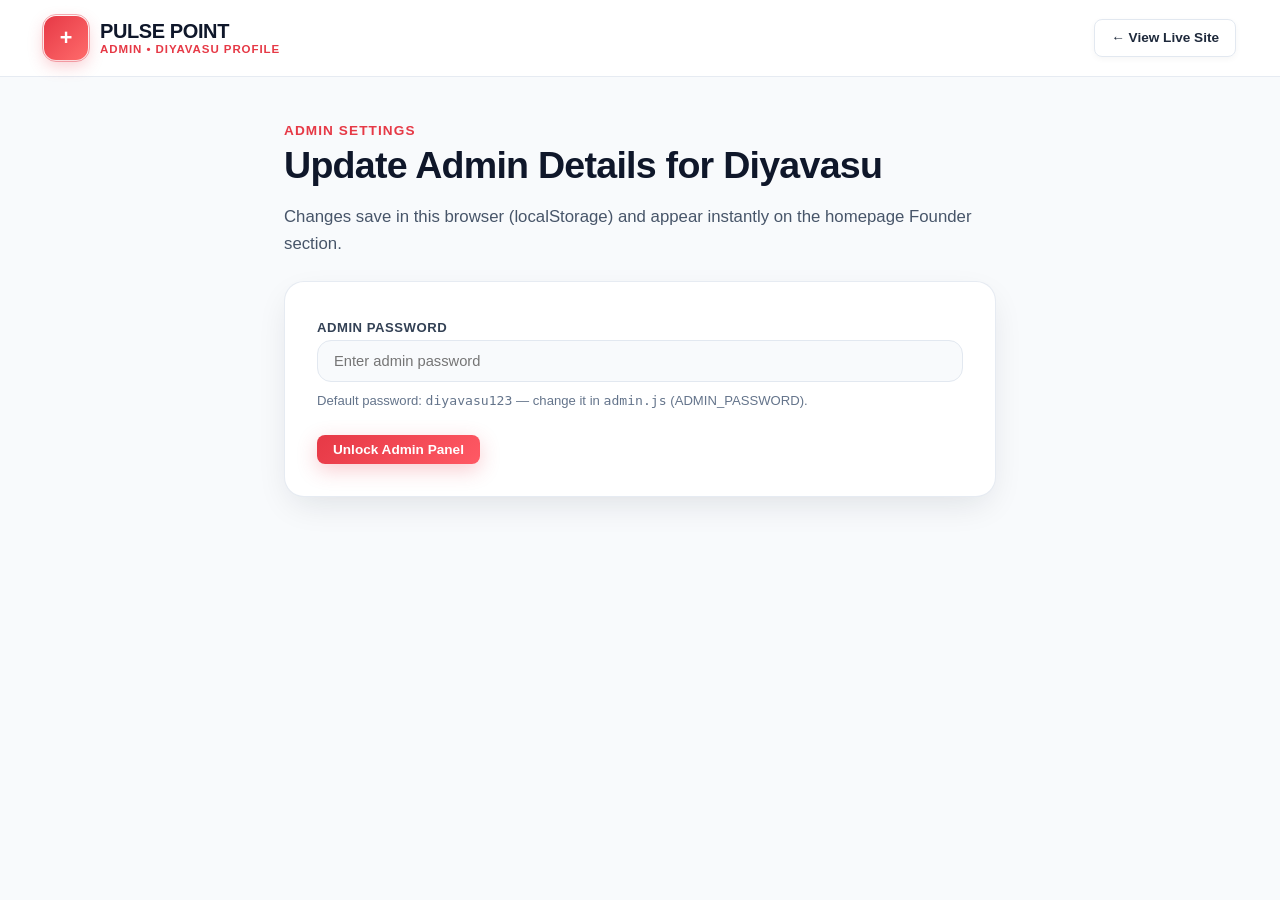
==== admin.html @ 9f100b58 "Add admin page for updating Diyavasu profile details" ====
<!DOCTYPE html>
<html lang="en">
<head>
  <meta charset="UTF-8">
  <meta name="viewport" content="width=device-width, initial-scale=1.0">
  <title>Admin — Update Diyavasu Details | Pulse Point First Aid Club</title>
  <link rel="stylesheet" href="styles.css">
  <style>
    .admin-wrap { max-width: 760px; margin: 2.5rem auto; padding: 0 1.5rem; }
    .admin-card { background: white; border-radius: 20px; box-shadow: var(--card-shadow); padding: 2rem; border: 1px solid var(--glass-border); }
    .admin-preview-row { display: flex; gap: 1.25rem; align-items: center; margin: 1rem 0 1.5rem; }
    .admin-preview-row img { width: 96px; height: 96px; border-radius: 50%; object-fit: cover; border: 4px solid var(--secondary); }
    .admin-hint { font-size: 0.82rem; color: var(--slate-500); margin-top: 0.5rem; }
    .admin-actions { display: flex; gap: 10px; flex-wrap: wrap; margin-top: 1.5rem; }
    #adminPanel { display: none; }
    #adminPanel.unlocked { display: block; }
  </style>
</head>
<body>
  <header class="site-header">
    <div class="container nav-wrap">
      <a href="index.html" class="brand-logo">
        <div class="brand-icon-box">+</div>
        <div class="brand-text">
          <span class="brand-name">PULSE POINT</span>
          <span class="brand-sub">Admin &bull; Diyavasu Profile</span>
        </div>
      </a>
      <div class="nav-actions">
        <a href="index.html" class="btn btn-secondary btn-sm">← View Live Site</a>
      </div>
    </div>
  </header>

  <main class="admin-wrap">
    <div class="section-header" style="text-align:left; margin-bottom:1.5rem;">
      <span class="section-subtitle">ADMIN SETTINGS</span>
      <h2 class="section-title">Update Admin Details for Diyavasu</h2>
      <p class="section-lead">Changes save in this browser (localStorage) and appear instantly on the homepage Founder section.</p>
    </div>

    <!-- Login gate -->
    <div class="admin-card" id="loginCard">
      <label class="form-label" for="adminPassword">Admin Password</label>
      <input type="password" id="adminPassword" class="form-input" placeholder="Enter admin password">
      <p class="admin-hint">Default password: <code>diyavasu123</code> — change it in <code>admin.js</code> (ADMIN_PASSWORD).</p>
      <div class="admin-actions">
        <button class="btn btn-primary btn-sm" id="unlockBtn">Unlock Admin Panel</button>
      </div>
      <p id="loginError" style="display:none; color:var(--primary); font-size:0.85rem; margin-top:0.75rem;">Incorrect password. Try again.</p>
    </div>

    <!-- Admin form -->
    <div class="admin-card" id="adminPanel">
      <div class="admin-preview-row">
        <img id="adminPreview" src="" alt="Diyavasu preview">
        <div>
          <strong id="adminPreviewName" style="display:block; font-family:var(--font-heading);"></strong>
          <span id="adminPreviewRole" class="badge badge-gold"></span>
        </div>
      </div>

      <form id="adminForm">
        <div class="form-group">
          <label class="form-label" for="adminName">Full Name *</label>
          <input type="text" id="adminName" class="form-input" required>
        </div>
        <div class="form-group">
          <label class="form-label" for="adminRole">Role / Badge Title *</label>
          <input type="text" id="adminRole" class="form-input" required>
        </div>
        <div class="form-group">
          <label class="form-label" for="adminTagline">Tagline</label>
          <input type="text" id="adminTagline" class="form-input" placeholder="High School Student • Community Health Advocate • First Aid Educator">
        </div>
        <div class="form-group">
          <label class="form-label" for="adminQuote">Quote / Bio *</label>
          <textarea id="adminQuote" class="form-textarea" rows="4" required></textarea>
        </div>

        <div class="form-group">
          <label class="form-label" for="adminPhotoUrl">Profile Photo URL</label>
          <input type="url" id="adminPhotoUrl" class="form-input" placeholder="https://... or upload below">
          <p class="admin-hint">Large banner photo (circle, 110px). You can paste an image link OR upload a file below.</p>
        </div>

        <div class="form-group">
          <label class="form-label">Upload New Photo</label>
          <div class="file-upload-dropzone" id="adminDropzone">
            <p style="font-size:0.85rem; font-weight:700; color:var(--slate-800);">Click to upload a photo from your device</p>
            <p style="font-size:0.75rem; color:var(--slate-500);">PNG, JPG, WebP — saved in browser storage</p>
            <input type="file" id="adminPhotoFile" accept="image/*" style="display:none;">
          </div>
        </div>

        <div class="form-group">
          <label class="form-label" for="adminAvatarUrl">Small Avatar URL (blog posts)</label>
          <input type="url" id="adminAvatarUrl" class="form-input" placeholder="Defaults to same as photo">
          <p class="admin-hint">Leave blank to reuse the profile photo for blog post avatars.</p>
        </div>

        <div class="admin-actions">
          <button type="submit" class="btn btn-primary">Save Changes</button>
          <button type="button" class="btn btn-secondary btn-sm" id="resetAdminBtn">Reset to Default</button>
          <a href="index.html#founder-corner" class="btn btn-teal btn-sm">View on Homepage</a>
          <button type="button" class="btn btn-secondary btn-sm" id="lockBtn">Lock</button>
        </div>
      </form>
    </div>
  </main>

  <div class="toast-container" id="toastContainer"></div>
  <script src="admin.js"></script>
</body>
</html>
---- styles.css ----
/* ==========================================================================
   FIRST AID CLUB - DIYAVASU GUBBI RAVI SANDESH
   Design System & Modern Lifesaver Theme
   ========================================================================== */

:root {
  --primary: #E63946;
  --primary-glow: rgba(230, 57, 70, 0.25);
  --primary-hover: #D62828;
  --primary-light: #FFE3E5;

  --secondary: #06D6A0;
  --secondary-glow: rgba(6, 214, 160, 0.25);
  --secondary-dark: #059669;

  --accent-blue: #0284C7;
  --accent-cyan: #0EA5E9;
  --accent-gold: #F59E0B;

  --dark-navy: #0B132B;
  --slate-900: #0F172A;
  --slate-800: #1E293B;
  --slate-700: #334155;
  --slate-600: #475569;
  --slate-500: #64748B;
  --slate-400: #94A3B8;
  --slate-200: #E2E8F0;
  --slate-100: #F1F5F9;
  --slate-50: #F8FAFC;

  --white: #FFFFFF;
  --glass-bg: rgba(255, 255, 255, 0.92);
  --glass-border: rgba(226, 232, 240, 0.85);
  --glass-shadow: 0 10px 30px -5px rgba(15, 23, 42, 0.08), 0 4px 6px -2px rgba(15, 23, 42, 0.04);
  --card-shadow: 0 12px 35px -8px rgba(15, 23, 42, 0.12);
  --card-hover-shadow: 0 20px 40px -10px rgba(230, 57, 70, 0.16);

  --font-heading: 'Outfit', -apple-system, BlinkMacSystemFont, 'Segoe UI', Roboto, sans-serif;
  --font-body: 'Plus Jakarta Sans', -apple-system, BlinkMacSystemFont, 'Segoe UI', Roboto, sans-serif;

  --radius-sm: 8px;
  --radius-md: 14px;
  --radius-lg: 20px;
  --radius-full: 9999px;

  --transition-fast: 0.18s ease;
  --transition-normal: 0.28s cubic-bezier(0.16, 1, 0.3, 1);
}

/* ==========================================================================
   Base & Reset
   ========================================================================== */
*, *::before, *::after {
  box-sizing: border-box;
  margin: 0;
  padding: 0;
}

html {
  scroll-behavior: smooth;
  font-size: 16px;
}

body {
  font-family: var(--font-body);
  background-color: var(--slate-50);
  color: var(--slate-800);
  line-height: 1.6;
  overflow-x: hidden;
  position: relative;
  -webkit-font-smoothing: antialiased;
}

img, video {
  max-width: 100%;
  height: auto;
  display: block;
}

a {
  color: inherit;
  text-decoration: none;
}

button, input, textarea, select {
  font-family: inherit;
  font-size: inherit;
}

.container {
  width: 100%;
  max-width: 1240px;
  margin: 0 auto;
  padding: 0 1.5rem;
}

/* ==========================================================================
   Header & Navbar
   ========================================================================== */
.site-header {
  position: sticky;
  top: 0;
  z-index: 1000;
  background: var(--glass-bg);
  backdrop-filter: blur(14px);
  -webkit-backdrop-filter: blur(14px);
  border-bottom: 1px solid var(--glass-border);
  transition: all var(--transition-fast);
}

.nav-wrap {
  display: flex;
  align-items: center;
  justify-content: space-between;
  height: 76px;
}

.brand-logo {
  display: flex;
  align-items: center;
  gap: 12px;
  font-family: var(--font-heading);
  font-weight: 800;
  font-size: 1.35rem;
  color: var(--slate-900);
}

.brand-icon-box {
  width: 44px;
  height: 44px;
  background: linear-gradient(135deg, var(--primary), #FF6B6B);
  border-radius: 12px;
  display: flex;
  align-items: center;
  justify-content: center;
  color: white;
  box-shadow: 0 6px 16px var(--primary-glow);
  position: relative;
}

.brand-icon-box::after {
  content: '';
  position: absolute;
  inset: -2px;
  border-radius: 14px;
  border: 1.5px solid var(--primary);
  opacity: 0.4;
  animation: pulse-ring 2.5s infinite;
}

.brand-text {
  display: flex;
  flex-direction: column;
  line-height: 1.15;
}

.brand-name {
  letter-spacing: -0.02em;
  font-size: 1.25rem;
}

.brand-sub {
  font-size: 0.72rem;
  font-weight: 700;
  color: var(--primary);
  text-transform: uppercase;
  letter-spacing: 0.08em;
}

.nav-links {
  display: flex;
  align-items: center;
  gap: 1.8rem;
  list-style: none;
}

.nav-link {
  font-size: 0.95rem;
  font-weight: 600;
  color: var(--slate-700);
  transition: color var(--transition-fast);
  position: relative;
  padding: 6px 0;
}

.nav-link:hover,
.nav-link.active {
  color: var(--primary);
}

.nav-link::after {
  content: '';
  position: absolute;
  bottom: 0;
  left: 0;
  width: 0;
  height: 2px;
  background: var(--primary);
  transition: width var(--transition-fast);
  border-radius: 2px;
}

.nav-link:hover::after,
.nav-link.active::after {
  width: 100%;
}

.nav-actions {
  display: flex;
  align-items: center;
  gap: 12px;
}

.emergency-chip {
  display: flex;
  align-items: center;
  gap: 6px;
  background: #FEF2F2;
  border: 1px solid #FECACA;
  color: var(--primary);
  font-weight: 700;
  font-size: 0.85rem;
  padding: 6px 14px;
  border-radius: var(--radius-full);
  cursor: pointer;
  transition: all var(--transition-fast);
}

.emergency-chip:hover {
  background: var(--primary);
  color: white;
  border-color: var(--primary);
  box-shadow: 0 4px 12px var(--primary-glow);
}

.pulse-dot {
  width: 8px;
  height: 8px;
  background: var(--primary);
  border-radius: 50%;
  display: inline-block;
  animation: pulse-dot 1.4s infinite;
}

.emergency-chip:hover .pulse-dot {
  background: white;
}

.mobile-menu-btn {
  display: none;
  background: none;
  border: none;
  color: var(--slate-800);
  font-size: 1.5rem;
  cursor: pointer;
  padding: 6px;
}

/* ==========================================================================
   Buttons & Micro-Components
   ========================================================================== */
.btn {
  display: inline-flex;
  align-items: center;
  justify-content: center;
  gap: 10px;
  font-weight: 700;
  font-size: 0.95rem;
  padding: 0.75rem 1.6rem;
  border-radius: var(--radius-md);
  border: none;
  cursor: pointer;
  transition: all var(--transition-normal);
  text-decoration: none;
}

.btn-primary {
  background: linear-gradient(135deg, var(--primary), #FF5964);
  color: white;
  box-shadow: 0 6px 20px var(--primary-glow);
}

.btn-primary:hover {
  transform: translateY(-2px);
  box-shadow: 0 10px 25px rgba(230, 57, 70, 0.4);
  background: linear-gradient(135deg, var(--primary-hover), var(--primary));
}

.btn-secondary {
  background: white;
  color: var(--slate-800);
  border: 1px solid var(--slate-200);
  box-shadow: 0 2px 6px rgba(0, 0, 0, 0.04);
}

.btn-secondary:hover {
  background: var(--slate-50);
  border-color: var(--slate-300);
  transform: translateY(-2px);
}

.btn-teal {
  background: linear-gradient(135deg, var(--secondary), #059669);
  color: white;
  box-shadow: 0 6px 20px var(--secondary-glow);
}

.btn-teal:hover {
  transform: translateY(-2px);
  box-shadow: 0 10px 25px rgba(6, 214, 160, 0.4);
}

.btn-sm {
  padding: 0.45rem 1rem;
  font-size: 0.85rem;
  border-radius: var(--radius-sm);
}

.badge {
  display: inline-flex;
  align-items: center;
  gap: 6px;
  font-size: 0.75rem;
  font-weight: 700;
  padding: 4px 10px;
  border-radius: var(--radius-full);
  text-transform: uppercase;
  letter-spacing: 0.05em;
}

.badge-primary {
  background: var(--primary-light);
  color: var(--primary);
}

.badge-teal {
  background: #D1FAE5;
  color: #065F46;
}

.badge-blue {
  background: #E0F2FE;
  color: #0369A1;
}

.badge-gold {
  background: #FEF3C7;
  color: #92400E;
}

/* ==========================================================================
   Hero Section
   ========================================================================== */
.hero-section {
  position: relative;
  padding: 4.5rem 0 3.5rem;
  background: radial-gradient(circle at 80% 20%, rgba(230, 57, 70, 0.08) 0%, transparent 40%),
              radial-gradient(circle at 10% 70%, rgba(6, 214, 160, 0.07) 0%, transparent 35%);
  overflow: hidden;
}

.hero-grid {
  display: grid;
  grid-template-columns: 1.15fr 0.85fr;
  gap: 3.5rem;
  align-items: center;
}

.founder-pill {
  display: inline-flex;
  align-items: center;
  gap: 8px;
  background: white;
  padding: 6px 16px;
  border-radius: var(--radius-full);
  border: 1px solid var(--slate-200);
  box-shadow: 0 2px 8px rgba(0, 0, 0, 0.05);
  font-size: 0.85rem;
  font-weight: 700;
  color: var(--slate-800);
  margin-bottom: 1.5rem;
}

.founder-pill span.highlight {
  color: var(--primary);
}

.hero-title {
  font-family: var(--font-heading);
  font-size: 3.25rem;
  font-weight: 800;
  line-height: 1.12;
  color: var(--slate-900);
  letter-spacing: -0.03em;
  margin-bottom: 1.25rem;
}

.hero-title .gradient-text {
  background: linear-gradient(135deg, var(--primary), #FF6B6B 60%, var(--accent-gold));
  -webkit-background-clip: text;
  -webkit-text-fill-color: transparent;
}

.hero-description {
  font-size: 1.15rem;
  color: var(--slate-600);
  line-height: 1.65;
  margin-bottom: 2rem;
}

.hero-ctas {
  display: flex;
  flex-wrap: wrap;
  gap: 1rem;
  margin-bottom: 2.5rem;
}

.hero-stats {
  display: grid;
  grid-template-columns: repeat(4, 1fr);
  gap: 1.5rem;
  padding-top: 1.5rem;
  border-top: 1px solid var(--slate-200);
}

.stat-item {
  display: flex;
  flex-direction: column;
}

.stat-number {
  font-family: var(--font-heading);
  font-size: 1.9rem;
  font-weight: 800;
  color: var(--slate-900);
  line-height: 1;
  margin-bottom: 4px;
}

.stat-label {
  font-size: 0.78rem;
  font-weight: 600;
  color: var(--slate-500);
  text-transform: uppercase;
  letter-spacing: 0.04em;
}

/* Hero Visual / Card Component */
.hero-visual {
  position: relative;
}

.hero-card {
  background: white;
  border-radius: var(--radius-lg);
  padding: 1.75rem;
  box-shadow: var(--card-shadow);
  border: 1px solid var(--slate-100);
  position: relative;
  overflow: hidden;
}

.ecg-monitor-bar {
  display: flex;
  align-items: center;
  justify-content: space-between;
  margin-bottom: 1.25rem;
  padding-bottom: 0.75rem;
  border-bottom: 1px solid var(--slate-100);
}

.ecg-live-tag {
  display: flex;
  align-items: center;
  gap: 8px;
  font-size: 0.8rem;
  font-weight: 700;
  color: var(--secondary-dark);
}

.ecg-wave-box {
  width: 100%;
  height: 70px;
  background: #0B132B;
  border-radius: var(--radius-md);
  margin-bottom: 1.5rem;
  position: relative;
  overflow: hidden;
  display: flex;
  align-items: center;
  padding: 0 1rem;
}

.ecg-wave-svg {
  width: 100%;
  height: 46px;
  stroke: var(--secondary);
  stroke-width: 2.5;
  fill: none;
  stroke-dasharray: 600;
  stroke-dashoffset: 600;
  animation: ecg-draw 3s linear infinite;
}

.hero-action-grid {
  display: grid;
  grid-template-columns: 1fr 1fr;
  gap: 12px;
}

.action-tile {
  background: var(--slate-50);
  border: 1px solid var(--slate-200);
  border-radius: var(--radius-md);
  padding: 1rem;
  display: flex;
  flex-direction: column;
  gap: 6px;
  cursor: pointer;
  transition: all var(--transition-fast);
}

.action-tile:hover {
  border-color: var(--primary);
  background: #FFF5F5;
  transform: translateY(-2px);
}

.action-tile-icon {
  width: 32px;
  height: 32px;
  border-radius: 8px;
  background: white;
  display: flex;
  align-items: center;
  justify-content: center;
  color: var(--primary);
  font-size: 1.1rem;
  box-shadow: 0 2px 6px rgba(0,0,0,0.06);
}

.action-tile-title {
  font-weight: 700;
  font-size: 0.9rem;
  color: var(--slate-800);
}

.action-tile-desc {
  font-size: 0.75rem;
  color: var(--slate-500);
}

/* Floating Badge */
.floating-status-badge {
  position: absolute;
  bottom: -15px;
  right: -15px;
  background: white;
  border-radius: var(--radius-md);
  padding: 10px 16px;
  display: flex;
  align-items: center;
  gap: 10px;
  box-shadow: 0 10px 25px rgba(0, 0, 0, 0.12);
  border: 1px solid var(--slate-100);
}

.avatar-stack {
  display: flex;
}

.avatar-stack img {
  width: 28px;
  height: 28px;
  border-radius: 50%;
  border: 2px solid white;
  margin-left: -8px;
  object-fit: cover;
}

.avatar-stack img:first-child {
  margin-left: 0;
}

/* ==========================================================================
   Section Headers
   ========================================================================== */
.section {
  padding: 5rem 0;
}

.section-muted {
  background: #F8FAFC;
  border-top: 1px solid var(--slate-200);
  border-bottom: 1px solid var(--slate-200);
}

.section-header {
  text-align: center;
  max-width: 760px;
  margin: 0 auto 3.5rem;
}

.section-subtitle {
  font-size: 0.85rem;
  font-weight: 800;
  color: var(--primary);
  text-transform: uppercase;
  letter-spacing: 0.08em;
  margin-bottom: 0.5rem;
}

.section-title {
  font-family: var(--font-heading);
  font-size: 2.35rem;
  font-weight: 800;
  color: var(--slate-900);
  letter-spacing: -0.02em;
  line-height: 1.2;
  margin-bottom: 1rem;
}

.section-lead {
  font-size: 1.05rem;
  color: var(--slate-600);
  line-height: 1.6;
}

/* ==========================================================================
   "Why First Aid Club Matters" Section
   ========================================================================== */
.why-reasons-grid {
  display: grid;
  grid-template-columns: repeat(3, 1fr);
  gap: 1.75rem;
  margin-bottom: 4rem;
}

.why-card {
  background: white;
  border-radius: var(--radius-lg);
  padding: 2rem;
  border: 1px solid var(--slate-200);
  box-shadow: var(--glass-shadow);
  transition: all var(--transition-normal);
  display: flex;
  flex-direction: column;
  position: relative;
  overflow: hidden;
}

.why-card:hover {
  transform: translateY(-5px);
  box-shadow: var(--card-hover-shadow);
  border-color: rgba(230, 57, 70, 0.3);
}

.why-card-top {
  display: flex;
  align-items: center;
  justify-content: space-between;
  margin-bottom: 1.5rem;
}

.why-icon-bubble {
  width: 52px;
  height: 52px;
  border-radius: 14px;
  display: flex;
  align-items: center;
  justify-content: center;
  font-size: 1.5rem;
}

.why-icon-bubble.red {
  background: #FEE2E2;
  color: var(--primary);
}

.why-icon-bubble.teal {
  background: #D1FAE5;
  color: var(--secondary-dark);
}

.why-icon-bubble.blue {
  background: #E0F2FE;
  color: var(--accent-blue);
}

.why-stat-highlight {
  font-family: var(--font-heading);
  font-size: 1.4rem;
  font-weight: 800;
  color: var(--primary);
}

.why-card-title {
  font-family: var(--font-heading);
  font-size: 1.25rem;
  font-weight: 700;
  color: var(--slate-900);
  margin-bottom: 0.75rem;
}

.why-card-desc {
  font-size: 0.92rem;
  color: var(--slate-600);
  line-height: 1.6;
  flex-grow: 1;
}

.why-card-takeaway {
  margin-top: 1.25rem;
  padding-top: 1rem;
  border-top: 1px dashed var(--slate-200);
  font-size: 0.82rem;
  font-weight: 700;
  color: var(--slate-700);
  display: flex;
  align-items: center;
  gap: 8px;
}

/* ==========================================================================
   Interactive Lifesaver Scenario Guide
   ========================================================================== */
.simulator-box {
  background: white;
  border-radius: var(--radius-lg);
  border: 1px solid var(--slate-200);
  box-shadow: var(--card-shadow);
  overflow: hidden;
}

.simulator-header {
  padding: 1.5rem 2rem;
  background: var(--dark-navy);
  color: white;
  display: flex;
  flex-wrap: wrap;
  align-items: center;
  justify-content: space-between;
  gap: 1rem;
}

.sim-headline h3 {
  font-family: var(--font-heading);
  font-size: 1.25rem;
  font-weight: 700;
}

.sim-headline p {
  font-size: 0.85rem;
  color: var(--slate-400);
}

.simulator-tabs {
  display: flex;
  gap: 8px;
  flex-wrap: wrap;
}

.sim-tab-btn {
  background: rgba(255, 255, 255, 0.1);
  color: white;
  border: 1px solid rgba(255, 255, 255, 0.15);
  padding: 6px 14px;
  border-radius: var(--radius-full);
  font-size: 0.82rem;
  font-weight: 600;
  cursor: pointer;
  transition: all var(--transition-fast);
}

.sim-tab-btn.active,
.sim-tab-btn:hover {
  background: var(--primary);
  border-color: var(--primary);
}

.simulator-body {
  padding: 2.25rem;
}

.scenario-panel {
  display: none;
  grid-template-columns: 1.15fr 0.85fr;
  gap: 2.5rem;
  align-items: center;
}

.scenario-panel.active {
  display: grid;
  animation: fadeIn 0.3s ease;
}

.scenario-info h4 {
  font-family: var(--font-heading);
  font-size: 1.6rem;
  font-weight: 800;
  color: var(--slate-900);
  margin-bottom: 0.5rem;
}

.scenario-rule {
  display: inline-block;
  font-size: 0.82rem;
  font-weight: 800;
  color: var(--primary);
  background: var(--primary-light);
  padding: 4px 10px;
  border-radius: var(--radius-sm);
  margin-bottom: 1.25rem;
}

.step-list {
  display: flex;
  flex-direction: column;
  gap: 1rem;
  margin-bottom: 1.5rem;
}

.step-row {
  display: flex;
  gap: 14px;
  align-items: flex-start;
}

.step-num {
  width: 28px;
  height: 28px;
  border-radius: 50%;
  background: var(--slate-900);
  color: white;
  font-weight: 800;
  font-size: 0.82rem;
  display: flex;
  align-items: center;
  justify-content: center;
  flex-shrink: 0;
}

.step-content strong {
  display: block;
  font-size: 0.95rem;
  color: var(--slate-900);
}

.step-content p {
  font-size: 0.85rem;
  color: var(--slate-600);
}

.scenario-interactive-card {
  background: var(--slate-50);
  border-radius: var(--radius-md);
  border: 1px solid var(--slate-200);
  padding: 1.75rem;
  text-align: center;
}

.metronome-visual {
  width: 90px;
  height: 90px;
  background: white;
  border-radius: 50%;
  margin: 0 auto 1.25rem;
  display: flex;
  align-items: center;
  justify-content: center;
  border: 4px solid var(--primary);
  box-shadow: 0 4px 15px var(--primary-glow);
  font-size: 2rem;
  color: var(--primary);
  cursor: pointer;
  transition: transform var(--transition-fast);
}

.metronome-visual.pulsing {
  animation: pulse-beat 0.55s infinite alternate ease-in-out;
}

/* ==========================================================================
   Founder's Corner (Diyavasu's Vlogs, Blogs & Projects)
   ========================================================================== */
.founder-header-banner {
  background: linear-gradient(135deg, #0B132B, #1C2541);
  border-radius: var(--radius-lg);
  padding: 2.5rem;
  color: white;
  display: grid;
  grid-template-columns: auto 1fr auto;
  gap: 2rem;
  align-items: center;
  margin-bottom: 3.5rem;
  box-shadow: var(--card-shadow);
}

.founder-avatar-box {
  position: relative;
}

.founder-photo {
  width: 110px;
  height: 110px;
  border-radius: 50%;
  border: 4px solid var(--secondary);
  object-fit: cover;
  box-shadow: 0 8px 24px rgba(0,0,0,0.3);
}

.founder-badge-icon {
  position: absolute;
  bottom: 0;
  right: 0;
  background: var(--primary);
  color: white;
  width: 32px;
  height: 32px;
  border-radius: 50%;
  display: flex;
  align-items: center;
  justify-content: center;
  font-size: 0.9rem;
  border: 2px solid white;
}

.founder-intro-text h2 {
  font-family: var(--font-heading);
  font-size: 1.85rem;
  font-weight: 800;
  margin-bottom: 0.35rem;
}

.founder-tagline {
  color: var(--secondary);
  font-weight: 700;
  font-size: 0.95rem;
  margin-bottom: 0.75rem;
}

.founder-quote {
  font-size: 0.95rem;
  color: var(--slate-300);
  font-style: italic;
  max-width: 680px;
}

.founder-action-box {
  display: flex;
  flex-direction: column;
  gap: 10px;
}

/* Founder Project / Blog Grid */
.founder-posts-grid {
  display: grid;
  grid-template-columns: repeat(3, 1fr);
  gap: 2rem;
  margin-bottom: 2.5rem;
}

.post-card {
  background: white;
  border-radius: var(--radius-lg);
  overflow: hidden;
  border: 1px solid var(--slate-200);
  box-shadow: var(--glass-shadow);
  display: flex;
  flex-direction: column;
  transition: all var(--transition-normal);
}

.post-card:hover {
  transform: translateY(-5px);
  box-shadow: var(--card-shadow);
}

.post-media {
  position: relative;
  height: 210px;
  background: #0B132B;
  overflow: hidden;
}

.post-media img,
.post-media video {
  width: 100%;
  height: 100%;
  object-fit: cover;
  transition: transform 0.4s ease;
}

.post-card:hover .post-media img {
  transform: scale(1.04);
}

.post-type-tag {
  position: absolute;
  top: 12px;
  left: 12px;
  background: rgba(11, 19, 43, 0.85);
  backdrop-filter: blur(6px);
  color: white;
  font-size: 0.72rem;
  font-weight: 700;
  padding: 4px 10px;
  border-radius: var(--radius-full);
  display: flex;
  align-items: center;
  gap: 5px;
}

.video-play-overlay {
  position: absolute;
  inset: 0;
  display: flex;
  align-items: center;
  justify-content: center;
  background: rgba(0, 0, 0, 0.3);
  cursor: pointer;
}

.play-circle {
  width: 48px;
  height: 48px;
  border-radius: 50%;
  background: var(--primary);
  color: white;
  display: flex;
  align-items: center;
  justify-content: center;
  font-size: 1.2rem;
  box-shadow: 0 4px 15px rgba(230, 57, 70, 0.6);
  transition: transform var(--transition-fast);
}

.video-play-overlay:hover .play-circle {
  transform: scale(1.12);
}

.post-content {
  padding: 1.5rem;
  display: flex;
  flex-direction: column;
  flex-grow: 1;
}

.post-meta-row {
  display: flex;
  align-items: center;
  gap: 12px;
  font-size: 0.78rem;
  color: var(--slate-500);
  margin-bottom: 0.6rem;
}

.post-title {
  font-family: var(--font-heading);
  font-size: 1.18rem;
  font-weight: 700;
  color: var(--slate-900);
  line-height: 1.35;
  margin-bottom: 0.65rem;
}

.post-excerpt {
  font-size: 0.88rem;
  color: var(--slate-600);
  line-height: 1.55;
  margin-bottom: 1.25rem;
  flex-grow: 1;
}

.post-footer {
  display: flex;
  align-items: center;
  justify-content: space-between;
  padding-top: 1rem;
  border-top: 1px solid var(--slate-100);
  font-size: 0.82rem;
}

.post-author {
  display: flex;
  align-items: center;
  gap: 8px;
  font-weight: 600;
  color: var(--slate-700);
}

.author-mini-avatar {
  width: 24px;
  height: 24px;
  border-radius: 50%;
  object-fit: cover;
}

.post-read-btn {
  color: var(--primary);
  font-weight: 700;
  cursor: pointer;
  display: flex;
  align-items: center;
  gap: 4px;
}

.post-read-btn:hover {
  text-decoration: underline;
}

/* ==========================================================================
   Student Community Hub (Member Posts & Uploads)
   ========================================================================== */
.community-controls {
  display: flex;
  flex-wrap: wrap;
  align-items: center;
  justify-content: space-between;
  gap: 1rem;
  margin-bottom: 2.5rem;
  padding: 1rem 1.5rem;
  background: white;
  border-radius: var(--radius-md);
  border: 1px solid var(--slate-200);
  box-shadow: 0 2px 8px rgba(0, 0, 0, 0.03);
}

.filter-pills {
  display: flex;
  align-items: center;
  gap: 8px;
  flex-wrap: wrap;
}

.filter-btn {
  background: var(--slate-100);
  border: 1px solid transparent;
  color: var(--slate-700);
  font-size: 0.82rem;
  font-weight: 700;
  padding: 6px 14px;
  border-radius: var(--radius-full);
  cursor: pointer;
  transition: all var(--transition-fast);
}

.filter-btn.active,
.filter-btn:hover {
  background: var(--slate-900);
  color: white;
}

.community-grid {
  display: grid;
  grid-template-columns: repeat(3, 1fr);
  gap: 2rem;
  margin-bottom: 2rem;
}

.community-card {
  background: white;
  border-radius: var(--radius-lg);
  border: 1px solid var(--slate-200);
  box-shadow: var(--glass-shadow);
  overflow: hidden;
  display: flex;
  flex-direction: column;
  transition: all var(--transition-normal);
}

.community-card:hover {
  transform: translateY(-4px);
  box-shadow: var(--card-shadow);
}

.community-media {
  position: relative;
  height: 200px;
  background: var(--slate-900);
  overflow: hidden;
}

.community-media img,
.community-media video {
  width: 100%;
  height: 100%;
  object-fit: cover;
}

.community-body {
  padding: 1.5rem;
  display: flex;
  flex-direction: column;
  flex-grow: 1;
}

.community-author-row {
  display: flex;
  align-items: center;
  justify-content: space-between;
  margin-bottom: 0.8rem;
}

.member-info {
  display: flex;
  align-items: center;
  gap: 8px;
}

.member-avatar {
  width: 32px;
  height: 32px;
  border-radius: 50%;
  background: linear-gradient(135deg, var(--accent-blue), var(--secondary));
  color: white;
  display: flex;
  align-items: center;
  justify-content: center;
  font-weight: 800;
  font-size: 0.85rem;
}

.member-meta h5 {
  font-size: 0.85rem;
  font-weight: 700;
  color: var(--slate-900);
  line-height: 1.2;
}

.member-meta span {
  font-size: 0.72rem;
  color: var(--slate-500);
}

.community-title {
  font-family: var(--font-heading);
  font-size: 1.1rem;
  font-weight: 700;
  color: var(--slate-900);
  margin-bottom: 0.5rem;
}

.community-text {
  font-size: 0.88rem;
  color: var(--slate-600);
  margin-bottom: 1.25rem;
  flex-grow: 1;
}

.community-card-footer {
  display: flex;
  align-items: center;
  justify-content: space-between;
  padding-top: 0.85rem;
  border-top: 1px solid var(--slate-100);
}

.like-btn {
  background: none;
  border: none;
  color: var(--slate-500);
  font-size: 0.85rem;
  font-weight: 700;
  cursor: pointer;
  display: flex;
  align-items: center;
  gap: 6px;
  transition: all var(--transition-fast);
}

.like-btn.liked {
  color: var(--primary);
}

.like-btn:hover {
  color: var(--primary);
}

/* ==========================================================================
   Join the Club & Member Pass Generator Section
   ========================================================================== */
.join-section {
  background: radial-gradient(circle at 10% 20%, rgba(230, 57, 70, 0.05) 0%, transparent 40%),
              radial-gradient(circle at 90% 80%, rgba(6, 214, 160, 0.06) 0%, transparent 40%);
  padding: 5rem 0;
}

.join-grid {
  display: grid;
  grid-template-columns: 1.1fr 0.9fr;
  gap: 3.5rem;
  align-items: flex-start;
}

.join-form-card {
  background: white;
  border-radius: var(--radius-lg);
  padding: 2.5rem;
  border: 1px solid var(--slate-200);
  box-shadow: var(--card-shadow);
}

.form-group-grid {
  display: grid;
  grid-template-columns: 1fr 1fr;
  gap: 1.25rem;
}

.form-group {
  margin-bottom: 1.25rem;
  display: flex;
  flex-direction: column;
  gap: 6px;
}

.form-label {
  font-size: 0.82rem;
  font-weight: 700;
  color: var(--slate-700);
  text-transform: uppercase;
  letter-spacing: 0.04em;
}

.form-input,
.form-select,
.form-textarea {
  width: 100%;
  padding: 0.75rem 1rem;
  border: 1px solid var(--slate-200);
  border-radius: var(--radius-md);
  font-size: 0.92rem;
  color: var(--slate-800);
  background: var(--slate-50);
  transition: all var(--transition-fast);
}

.form-input:focus,
.form-select:focus,
.form-textarea:focus {
  outline: none;
  background: white;
  border-color: var(--primary);
  box-shadow: 0 0 0 3px var(--primary-glow);
}

.interests-grid {
  display: grid;
  grid-template-columns: 1fr 1fr;
  gap: 8px;
  margin-top: 4px;
}

.interest-checkbox-label {
  display: flex;
  align-items: center;
  gap: 8px;
  font-size: 0.82rem;
  color: var(--slate-700);
  cursor: pointer;
  padding: 8px 12px;
  background: var(--slate-50);
  border: 1px solid var(--slate-200);
  border-radius: var(--radius-sm);
  transition: all var(--transition-fast);
}

.interest-checkbox-label:hover {
  border-color: var(--primary);
  background: #FFF5F5;
}

/* Member Pass Card Preview */
.pass-preview-wrapper {
  position: sticky;
  top: 100px;
}

.pass-card {
  background: linear-gradient(145deg, #0B132B, #1C2541);
  border-radius: var(--radius-lg);
  padding: 2rem;
  color: white;
  box-shadow: 0 20px 40px rgba(11, 19, 43, 0.35);
  border: 1px solid rgba(255, 255, 255, 0.15);
  position: relative;
  overflow: hidden;
}

.pass-card::before {
  content: '';
  position: absolute;
  top: -50px;
  right: -50px;
  width: 160px;
  height: 160px;
  border-radius: 50%;
  background: radial-gradient(circle, var(--primary) 0%, transparent 70%);
  opacity: 0.4;
}

.pass-card-header {
  display: flex;
  align-items: center;
  justify-content: space-between;
  margin-bottom: 2rem;
  position: relative;
  z-index: 1;
}

.pass-brand {
  display: flex;
  align-items: center;
  gap: 8px;
}

.pass-title-main {
  font-family: var(--font-heading);
  font-size: 1rem;
  font-weight: 800;
  letter-spacing: -0.01em;
}

.pass-card-body {
  position: relative;
  z-index: 1;
  margin-bottom: 2rem;
}

.pass-member-name {
  font-family: var(--font-heading);
  font-size: 1.55rem;
  font-weight: 800;
  color: white;
  margin-bottom: 4px;
}

.pass-school {
  font-size: 0.88rem;
  color: var(--secondary);
  font-weight: 600;
  margin-bottom: 1.25rem;
}

.pass-meta-grid {
  display: grid;
  grid-template-columns: 1fr 1fr;
  gap: 1rem;
  padding: 1rem 0;
  border-top: 1px solid rgba(255, 255, 255, 0.1);
  border-bottom: 1px solid rgba(255, 255, 255, 0.1);
}

.pass-meta-col span.lbl {
  display: block;
  font-size: 0.68rem;
  text-transform: uppercase;
  color: var(--slate-400);
  letter-spacing: 0.05em;
}

.pass-meta-col span.val {
  font-size: 0.88rem;
  font-weight: 700;
  color: white;
}

.pass-card-footer {
  display: flex;
  align-items: center;
  justify-content: space-between;
  position: relative;
  z-index: 1;
}

.pass-qr-mock {
  width: 52px;
  height: 52px;
  background: white;
  border-radius: 8px;
  padding: 4px;
  display: flex;
  align-items: center;
  justify-content: center;
}

.pass-status-pill {
  display: flex;
  align-items: center;
  gap: 6px;
  background: rgba(6, 214, 160, 0.15);
  border: 1px solid var(--secondary);
  color: var(--secondary);
  font-size: 0.75rem;
  font-weight: 800;
  padding: 4px 12px;
  border-radius: var(--radius-full);
}

/* ==========================================================================
   Modals & Popups
   ========================================================================== */
.modal-overlay {
  position: fixed;
  inset: 0;
  background: rgba(11, 19, 43, 0.7);
  backdrop-filter: blur(8px);
  -webkit-backdrop-filter: blur(8px);
  z-index: 2000;
  display: none;
  align-items: center;
  justify-content: center;
  padding: 1.5rem;
}

.modal-overlay.active {
  display: flex;
  animation: fadeIn 0.25s ease;
}

.modal-container {
  background: white;
  width: 100%;
  max-width: 640px;
  max-height: 90vh;
  border-radius: var(--radius-lg);
  overflow-y: auto;
  box-shadow: 0 25px 50px -12px rgba(0, 0, 0, 0.25);
  position: relative;
}

.modal-header {
  padding: 1.5rem 2rem;
  border-bottom: 1px solid var(--slate-200);
  display: flex;
  align-items: center;
  justify-content: space-between;
  position: sticky;
  top: 0;
  background: white;
  z-index: 10;
}

.modal-title {
  font-family: var(--font-heading);
  font-size: 1.35rem;
  font-weight: 800;
  color: var(--slate-900);
}

.modal-close-btn {
  background: none;
  border: none;
  font-size: 1.5rem;
  color: var(--slate-500);
  cursor: pointer;
  padding: 4px;
  transition: color var(--transition-fast);
}

.modal-close-btn:hover {
  color: var(--slate-900);
}

.modal-body {
  padding: 2rem;
}

.file-upload-dropzone {
  border: 2px dashed var(--slate-300);
  border-radius: var(--radius-md);
  padding: 2rem;
  text-align: center;
  cursor: pointer;
  background: var(--slate-50);
  transition: all var(--transition-fast);
  margin-bottom: 1.25rem;
}

.file-upload-dropzone:hover {
  border-color: var(--primary);
  background: #FFF5F5;
}

.preview-container {
  display: none;
  margin-top: 1rem;
  position: relative;
  border-radius: var(--radius-md);
  overflow: hidden;
  max-height: 250px;
}

.preview-container img,
.preview-container video {
  width: 100%;
  height: 200px;
  object-fit: cover;
}

.remove-media-btn {
  position: absolute;
  top: 8px;
  right: 8px;
  background: rgba(0, 0, 0, 0.7);
  color: white;
  border: none;
  border-radius: 50%;
  width: 28px;
  height: 28px;
  cursor: pointer;
}

/* ==========================================================================
   Article Detail Modal
   ========================================================================== */
.article-modal-media {
  width: 100%;
  max-height: 340px;
  object-fit: cover;
  border-radius: var(--radius-md);
  margin-bottom: 1.5rem;
}

.article-modal-body p {
  margin-bottom: 1rem;
  line-height: 1.7;
  color: var(--slate-700);
}

/* ==========================================================================
   Toast Notification
   ========================================================================== */
.toast-container {
  position: fixed;
  bottom: 24px;
  right: 24px;
  z-index: 3000;
  display: flex;
  flex-direction: column;
  gap: 10px;
}

.toast {
  background: var(--slate-900);
  color: white;
  padding: 12px 20px;
  border-radius: var(--radius-md);
  box-shadow: 0 10px 25px rgba(0, 0, 0, 0.2);
  display: flex;
  align-items: center;
  gap: 10px;
  font-size: 0.9rem;
  font-weight: 600;
  animation: slideUp 0.3s cubic-bezier(0.16, 1, 0.3, 1);
  border-left: 4px solid var(--secondary);
}

.toast.toast-error {
  border-left-color: var(--primary);
}

/* ==========================================================================
   Footer
   ========================================================================== */
.site-footer {
  background: var(--dark-navy);
  color: white;
  padding: 4.5rem 0 2rem;
  border-top: 1px solid rgba(255, 255, 255, 0.1);
}

.footer-grid {
  display: grid;
  grid-template-columns: 1.5fr 1fr 1fr 1.2fr;
  gap: 3rem;
  margin-bottom: 3.5rem;
}

.footer-brand h4 {
  font-family: var(--font-heading);
  font-size: 1.35rem;
  font-weight: 800;
  margin-bottom: 0.75rem;
}

.footer-brand p {
  color: var(--slate-400);
  font-size: 0.9rem;
  line-height: 1.6;
  margin-bottom: 1.25rem;
}

.footer-col h5 {
  font-family: var(--font-heading);
  font-size: 0.95rem;
  font-weight: 700;
  text-transform: uppercase;
  letter-spacing: 0.06em;
  color: white;
  margin-bottom: 1.25rem;
}

.footer-links {
  list-style: none;
  display: flex;
  flex-direction: column;
  gap: 10px;
}

.footer-links a {
  color: var(--slate-400);
  font-size: 0.88rem;
  transition: color var(--transition-fast);
}

.footer-links a:hover {
  color: var(--primary);
}

.emergency-box-footer {
  background: rgba(230, 57, 70, 0.15);
  border: 1px solid rgba(230, 57, 70, 0.4);
  padding: 1.25rem;
  border-radius: var(--radius-md);
}

.emergency-box-footer h6 {
  color: #FFA4AC;
  font-size: 0.8rem;
  font-weight: 800;
  text-transform: uppercase;
  margin-bottom: 6px;
}

.emergency-dial-list {
  display: flex;
  flex-direction: column;
  gap: 4px;
  font-size: 0.88rem;
  font-weight: 700;
}

.footer-bottom {
  padding-top: 2rem;
  border-top: 1px solid rgba(255, 255, 255, 0.08);
  display: flex;
  align-items: center;
  justify-content: space-between;
  font-size: 0.82rem;
  color: var(--slate-500);
}

/* ==========================================================================
   Animations
   ========================================================================== */
@keyframes pulse-ring {
  0% {
    transform: scale(0.95);
    opacity: 0.8;
  }
  50% {
    transform: scale(1.15);
    opacity: 0;
  }
  100% {
    transform: scale(0.95);
    opacity: 0;
  }
}

@keyframes pulse-dot {
  0%, 100% {
    opacity: 1;
    transform: scale(1);
  }
  50% {
    opacity: 0.4;
    transform: scale(0.85);
  }
}

@keyframes pulse-beat {
  from {
    transform: scale(1);
  }
  to {
    transform: scale(1.18);
  }
}

@keyframes ecg-draw {
  0% {
    stroke-dashoffset: 600;
  }
  50% {
    stroke-dashoffset: 0;
  }
  100% {
    stroke-dashoffset: -600;
  }
}

@keyframes fadeIn {
  from { opacity: 0; transform: translateY(6px); }
  to { opacity: 1; transform: translateY(0); }
}

@keyframes slideUp {
  from { opacity: 0; transform: translateY(20px); }
  to { opacity: 1; transform: translateY(0); }
}

/* ==========================================================================
   Responsive Media Queries
   ========================================================================== */
@media (max-width: 1024px) {
  .hero-grid {
    grid-template-columns: 1fr;
    gap: 3rem;
  }
  .founder-posts-grid,
  .community-grid,
  .why-reasons-grid {
    grid-template-columns: repeat(2, 1fr);
  }
  .join-grid {
    grid-template-columns: 1fr;
  }
  .footer-grid {
    grid-template-columns: 1fr 1fr;
  }
  .founder-header-banner {
    grid-template-columns: auto 1fr;
  }
  .founder-action-box {
    grid-column: span 2;
    flex-direction: row;
  }
}

@media (max-width: 768px) {
  .nav-links,
  .emergency-chip {
    display: none;
  }
  .mobile-menu-btn {
    display: block;
  }
  .nav-links.open {
    display: flex;
    flex-direction: column;
    position: absolute;
    top: 76px;
    left: 0;
    width: 100%;
    background: white;
    padding: 1.5rem;
    box-shadow: 0 10px 25px rgba(0, 0, 0, 0.1);
    border-bottom: 1px solid var(--slate-200);
    gap: 1.25rem;
  }
  .hero-title {
    font-size: 2.35rem;
  }
  .hero-stats {
    grid-template-columns: repeat(2, 1fr);
  }
  .founder-posts-grid,
  .community-grid,
  .why-reasons-grid {
    grid-template-columns: 1fr;
  }
  .scenario-panel {
    grid-template-columns: 1fr;
  }
  .founder-header-banner {
    grid-template-columns: 1fr;
    text-align: center;
  }
  .founder-avatar-box {
    margin: 0 auto;
  }
  .founder-action-box {
    grid-column: span 1;
    flex-direction: column;
  }
  .form-group-grid {
    grid-template-columns: 1fr;
  }
  .footer-grid {
    grid-template-columns: 1fr;
  }
  .footer-bottom {
    flex-direction: column;
    gap: 1rem;
    text-align: center;
  }
}
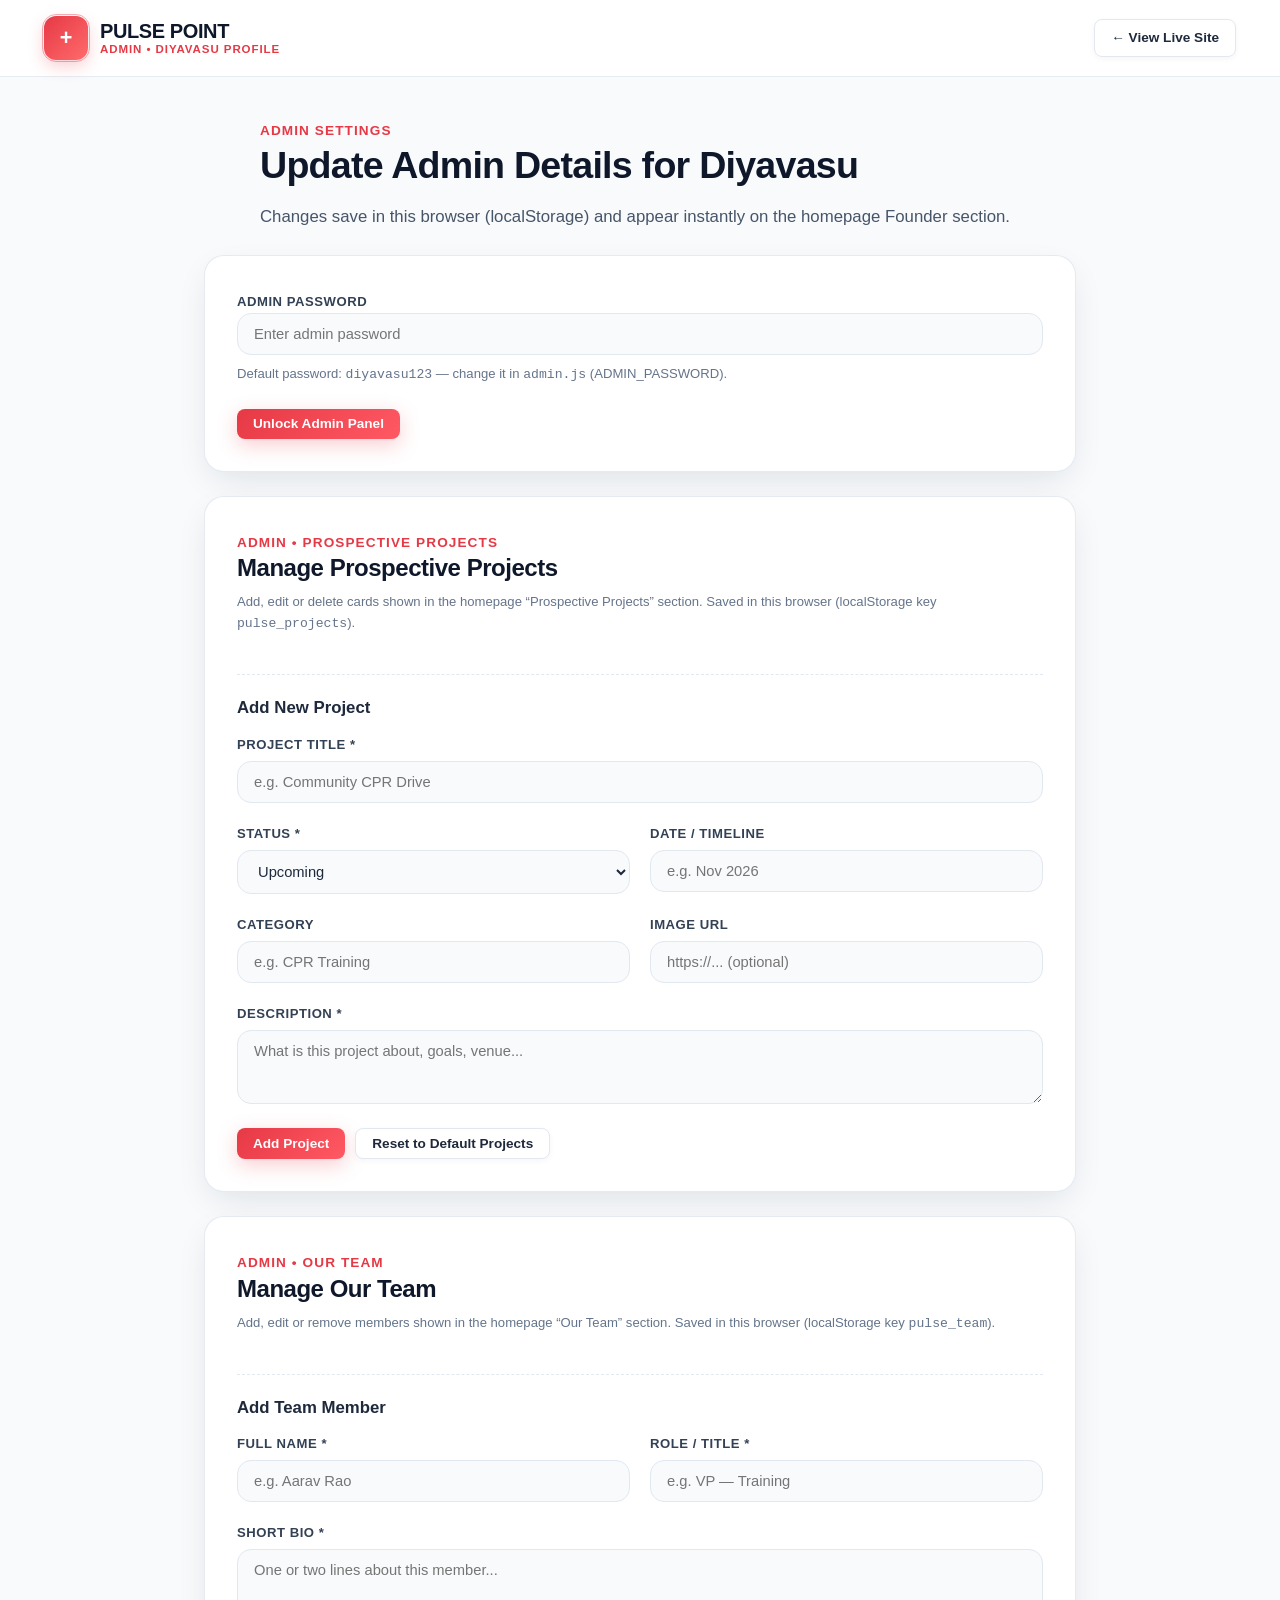
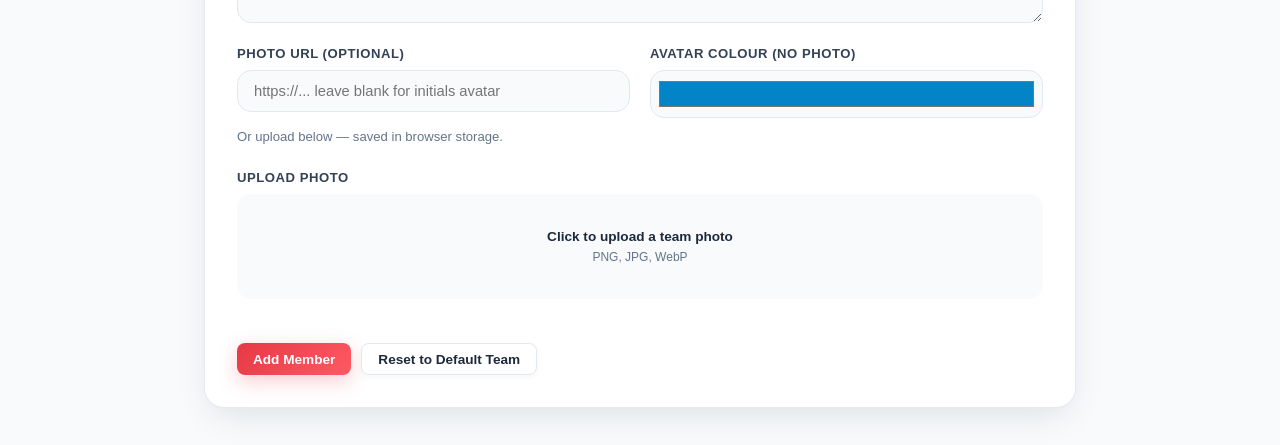
==== commit e46f1013: "Add admin-editable Prospective Projects and Our Team sections" ====
--- a/admin.html
+++ b/admin.html
@@ -6,8 +6,8 @@
   <title>Admin — Update Diyavasu Details | Pulse Point First Aid Club</title>
   <link rel="stylesheet" href="styles.css">
   <style>
-    .admin-wrap { max-width: 760px; margin: 2.5rem auto; padding: 0 1.5rem; }
-    .admin-card { background: white; border-radius: 20px; box-shadow: var(--card-shadow); padding: 2rem; border: 1px solid var(--glass-border); }
+    .admin-wrap { max-width: 920px; margin: 2.5rem auto; padding: 0 1.5rem; }
+    .admin-card { background: white; border-radius: 20px; box-shadow: var(--card-shadow); padding: 2rem; border: 1px solid var(--glass-border); margin-bottom: 1.5rem; }
     .admin-preview-row { display: flex; gap: 1.25rem; align-items: center; margin: 1rem 0 1.5rem; }
     .admin-preview-row img { width: 96px; height: 96px; border-radius: 50%; object-fit: cover; border: 4px solid var(--secondary); }
     .admin-hint { font-size: 0.82rem; color: var(--slate-500); margin-top: 0.5rem; }
@@ -107,6 +107,114 @@
         </div>
       </form>
     </div>
+
+    <!-- Prospective Projects manager -->
+    <div class="admin-card" id="projectsAdminCard">
+      <span class="section-subtitle">ADMIN • PROSPECTIVE PROJECTS</span>
+      <h2 class="section-title" style="font-size:1.5rem; margin-bottom:0.25rem;">Manage Prospective Projects</h2>
+      <p class="admin-hint" style="margin-bottom:1.25rem;">Add, edit or delete cards shown in the homepage “Prospective Projects” section. Saved in this browser (localStorage key <code>pulse_projects</code>).</p>
+
+      <div id="projectsAdminList" class="admin-list"></div>
+
+      <form id="projectForm" style="margin-top:1.25rem; border-top:1px dashed var(--slate-200); padding-top:1.25rem;">
+        <input type="hidden" id="projectEditId" value="">
+        <h3 style="font-family:var(--font-heading); font-size:1.05rem; margin-bottom:0.75rem;" id="projectFormTitle">Add New Project</h3>
+        <div class="form-group">
+          <label class="form-label" for="projectTitle">Project Title *</label>
+          <input type="text" id="projectTitle" class="form-input" placeholder="e.g. Community CPR Drive" required>
+        </div>
+        <div class="form-group-grid">
+          <div class="form-group">
+            <label class="form-label" for="projectStatus">Status *</label>
+            <select id="projectStatus" class="form-select" required>
+              <option value="Upcoming">Upcoming</option>
+              <option value="In Progress">In Progress</option>
+              <option value="Planned">Planned</option>
+              <option value="Completed">Completed</option>
+            </select>
+          </div>
+          <div class="form-group">
+            <label class="form-label" for="projectDate">Date / Timeline</label>
+            <input type="text" id="projectDate" class="form-input" placeholder="e.g. Nov 2026">
+          </div>
+        </div>
+        <div class="form-group-grid">
+          <div class="form-group">
+            <label class="form-label" for="projectCategory">Category</label>
+            <input type="text" id="projectCategory" class="form-input" placeholder="e.g. CPR Training">
+          </div>
+          <div class="form-group">
+            <label class="form-label" for="projectImage">Image URL</label>
+            <input type="url" id="projectImage" class="form-input" placeholder="https://... (optional)">
+          </div>
+        </div>
+        <div class="form-group">
+          <label class="form-label" for="projectDesc">Description *</label>
+          <textarea id="projectDesc" class="form-textarea" rows="3" placeholder="What is this project about, goals, venue..." required></textarea>
+        </div>
+        <div class="admin-actions">
+          <button type="submit" class="btn btn-primary btn-sm" id="projectSaveBtn">Add Project</button>
+          <button type="button" class="btn btn-secondary btn-sm" id="projectCancelEditBtn" style="display:none;">Cancel Edit</button>
+          <button type="button" class="btn btn-secondary btn-sm" id="resetProjectsBtn">Reset to Default Projects</button>
+        </div>
+      </form>
+    </div>
+
+    <!-- Our Team manager -->
+    <div class="admin-card" id="teamAdminCard">
+      <span class="section-subtitle">ADMIN • OUR TEAM</span>
+      <h2 class="section-title" style="font-size:1.5rem; margin-bottom:0.25rem;">Manage Our Team</h2>
+      <p class="admin-hint" style="margin-bottom:1.25rem;">Add, edit or remove members shown in the homepage “Our Team” section. Saved in this browser (localStorage key <code>pulse_team</code>).</p>
+
+      <div id="teamAdminList" class="admin-list"></div>
+
+      <form id="teamForm" style="margin-top:1.25rem; border-top:1px dashed var(--slate-200); padding-top:1.25rem;">
+        <input type="hidden" id="teamEditId" value="">
+        <h3 style="font-family:var(--font-heading); font-size:1.05rem; margin-bottom:0.75rem;" id="teamFormTitle">Add Team Member</h3>
+        <div class="form-group-grid">
+          <div class="form-group">
+            <label class="form-label" for="teamName">Full Name *</label>
+            <input type="text" id="teamName" class="form-input" placeholder="e.g. Aarav Rao" required>
+          </div>
+          <div class="form-group">
+            <label class="form-label" for="teamRole">Role / Title *</label>
+            <input type="text" id="teamRole" class="form-input" placeholder="e.g. VP — Training" required>
+          </div>
+        </div>
+        <div class="form-group">
+          <label class="form-label" for="teamBio">Short Bio *</label>
+          <textarea id="teamBio" class="form-textarea" rows="3" placeholder="One or two lines about this member..." required></textarea>
+        </div>
+        <div class="form-group-grid">
+          <div class="form-group">
+            <label class="form-label" for="teamPhoto">Photo URL (optional)</label>
+            <input type="url" id="teamPhoto" class="form-input" placeholder="https://... leave blank for initials avatar">
+            <p class="admin-hint">Or upload below — saved in browser storage.</p>
+          </div>
+          <div class="form-group">
+            <label class="form-label" for="teamColor">Avatar Colour (no photo)</label>
+            <input type="color" id="teamColor" class="form-input" value="#0284C7" style="height:48px; padding:6px;">
+          </div>
+        </div>
+        <div class="form-group">
+          <label class="form-label">Upload Photo</label>
+          <div class="file-upload-dropzone" id="teamDropzone">
+            <p style="font-size:0.85rem; font-weight:700; color:var(--slate-800);">Click to upload a team photo</p>
+            <p style="font-size:0.75rem; color:var(--slate-500);">PNG, JPG, WebP</p>
+            <input type="file" id="teamPhotoFile" accept="image/*" style="display:none;">
+          </div>
+          <div class="preview-container" id="teamPreviewContainer">
+            <img id="teamPreviewImg" src="" alt="Team preview">
+            <button type="button" class="remove-media-btn" id="removeTeamMediaBtn">&times;</button>
+          </div>
+        </div>
+        <div class="admin-actions">
+          <button type="submit" class="btn btn-primary btn-sm" id="teamSaveBtn">Add Member</button>
+          <button type="button" class="btn btn-secondary btn-sm" id="teamCancelEditBtn" style="display:none;">Cancel Edit</button>
+          <button type="button" class="btn btn-secondary btn-sm" id="resetTeamBtn">Reset to Default Team</button>
+        </div>
+      </form>
+    </div>
   </main>
 
   <div class="toast-container" id="toastContainer"></div>
--- a/styles.css
+++ b/styles.css
@@ -1812,6 +1812,217 @@
 }
 
 /* ==========================================================================
+   Prospective Projects & Our Team (Admin-editable sections)
+   ========================================================================== */
+.projects-grid {
+  display: grid;
+  grid-template-columns: repeat(3, 1fr);
+  gap: 2rem;
+}
+
+.project-card {
+  background: white;
+  border-radius: var(--radius-lg);
+  overflow: hidden;
+  border: 1px solid var(--slate-200);
+  box-shadow: var(--glass-shadow);
+  display: flex;
+  flex-direction: column;
+  transition: all var(--transition-normal);
+}
+
+.project-card:hover {
+  transform: translateY(-5px);
+  box-shadow: var(--card-shadow);
+}
+
+.project-media {
+  position: relative;
+  height: 190px;
+  background: var(--dark-navy);
+  overflow: hidden;
+}
+
+.project-media img {
+  width: 100%;
+  height: 100%;
+  object-fit: cover;
+}
+
+.project-media-fallback {
+  width: 100%;
+  height: 100%;
+  display: flex;
+  align-items: center;
+  justify-content: center;
+  font-size: 3rem;
+}
+
+.project-status {
+  position: absolute;
+  top: 12px;
+  left: 12px;
+}
+
+.project-body {
+  padding: 1.5rem;
+  display: flex;
+  flex-direction: column;
+  flex-grow: 1;
+}
+
+.project-title {
+  font-family: var(--font-heading);
+  font-size: 1.15rem;
+  font-weight: 700;
+  color: var(--slate-900);
+  margin-bottom: 0.5rem;
+  line-height: 1.35;
+}
+
+.project-desc {
+  font-size: 0.88rem;
+  color: var(--slate-600);
+  line-height: 1.6;
+}
+
+.team-grid {
+  display: grid;
+  grid-template-columns: repeat(4, 1fr);
+  gap: 1.75rem;
+}
+
+.team-card {
+  background: white;
+  border-radius: var(--radius-lg);
+  border: 1px solid var(--slate-200);
+  box-shadow: var(--glass-shadow);
+  padding: 2rem 1.5rem;
+  text-align: center;
+  transition: all var(--transition-normal);
+  display: flex;
+  flex-direction: column;
+  align-items: center;
+}
+
+.team-card:hover {
+  transform: translateY(-5px);
+  box-shadow: var(--card-shadow);
+}
+
+.team-photo {
+  width: 96px;
+  height: 96px;
+  border-radius: 50%;
+  object-fit: cover;
+  border: 4px solid var(--secondary);
+  margin-bottom: 1rem;
+}
+
+.team-photo-fallback {
+  display: flex;
+  align-items: center;
+  justify-content: center;
+  color: white;
+  font-weight: 800;
+  font-size: 1.5rem;
+  font-family: var(--font-heading);
+}
+
+.team-name {
+  font-family: var(--font-heading);
+  font-size: 1.05rem;
+  font-weight: 700;
+  color: var(--slate-900);
+  margin-bottom: 0.4rem;
+}
+
+.team-role {
+  margin-bottom: 0.75rem;
+}
+
+.team-bio {
+  font-size: 0.85rem;
+  color: var(--slate-600);
+  line-height: 1.6;
+}
+
+/* Admin list rows (admin.html managers) */
+.admin-list {
+  display: flex;
+  flex-direction: column;
+  gap: 10px;
+}
+
+.admin-list-item {
+  display: flex;
+  align-items: flex-start;
+  justify-content: space-between;
+  gap: 1rem;
+  padding: 0.9rem 1rem;
+  border: 1px solid var(--slate-200);
+  border-radius: var(--radius-md);
+  background: var(--slate-50);
+}
+
+.admin-list-info {
+  display: flex;
+  flex-direction: column;
+  gap: 2px;
+}
+
+.admin-list-info strong {
+  font-size: 0.92rem;
+  color: var(--slate-900);
+}
+
+.admin-list-meta {
+  font-size: 0.75rem;
+  font-weight: 700;
+  color: var(--slate-500);
+}
+
+.admin-list-desc {
+  font-size: 0.8rem;
+  color: var(--slate-600);
+}
+
+.admin-list-actions {
+  display: flex;
+  gap: 8px;
+  flex-shrink: 0;
+}
+
+.admin-danger {
+  color: var(--primary);
+  border-color: #FECACA;
+}
+
+.admin-danger:hover {
+  background: #FEF2F2;
+  border-color: var(--primary);
+}
+
+@media (max-width: 1024px) {
+  .projects-grid {
+    grid-template-columns: repeat(2, 1fr);
+  }
+  .team-grid {
+    grid-template-columns: repeat(2, 1fr);
+  }
+}
+
+@media (max-width: 768px) {
+  .projects-grid,
+  .team-grid {
+    grid-template-columns: 1fr;
+  }
+  .admin-list-item {
+    flex-direction: column;
+  }
+}
+
+/* ==========================================================================
    Responsive Media Queries
    ========================================================================== */
 @media (max-width: 1024px) {
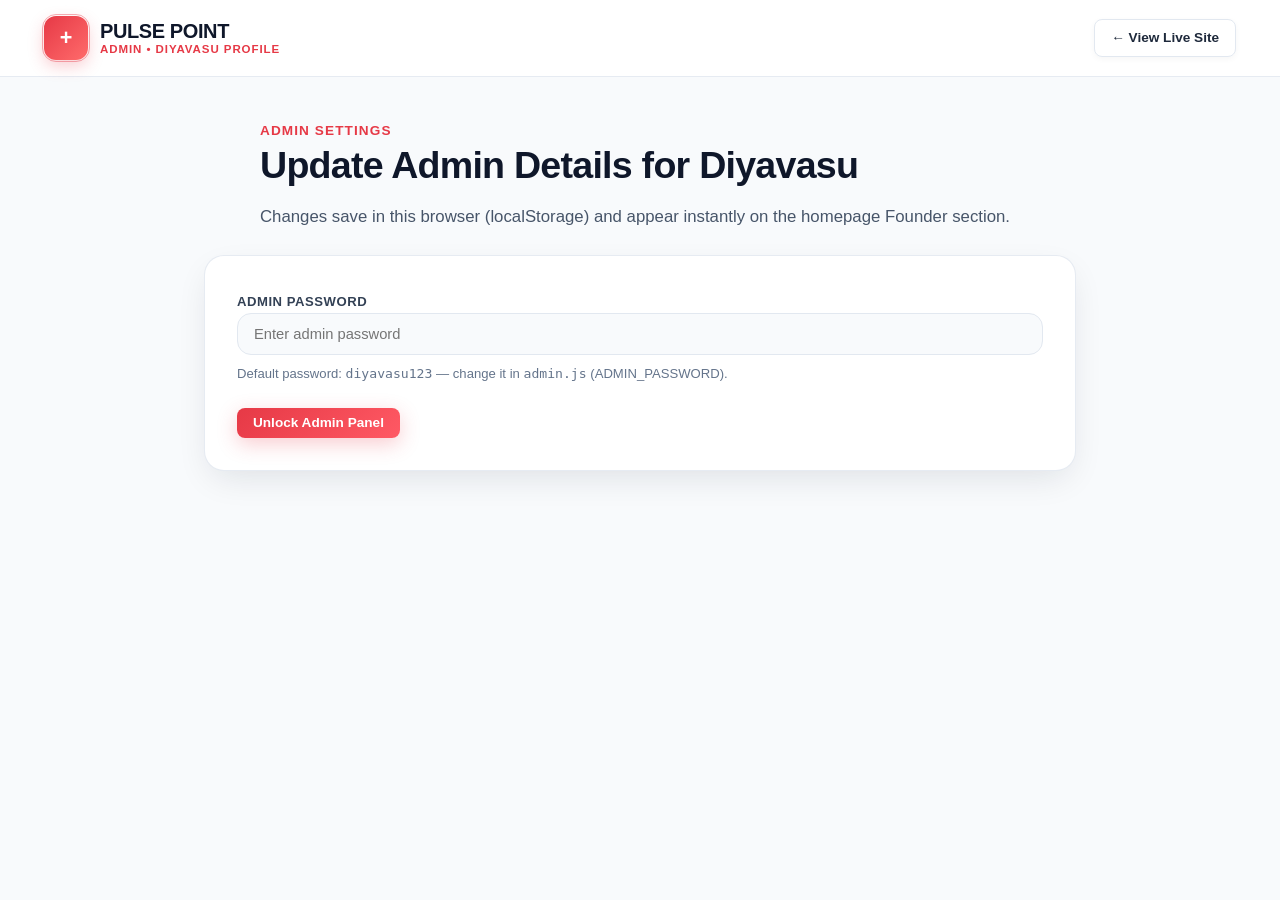
==== commit 217022e8: "Enable admin and Diyavasu to add, edit, delete blogs/vlogs with photo and video uploads" ====
--- a/admin.html
+++ b/admin.html
@@ -14,6 +14,7 @@
     .admin-actions { display: flex; gap: 10px; flex-wrap: wrap; margin-top: 1.5rem; }
     #adminPanel { display: none; }
     #adminPanel.unlocked { display: block; }
+    #projectsAdminCard, #teamAdminCard, #postsAdminCard, #communityAdminCard { display: none; }
   </style>
 </head>
 <body>
@@ -108,6 +109,115 @@
       </form>
     </div>
 
+    <!-- Blogs / Vlogs manager (Diyavasu's Corner) -->
+    <div class="admin-card" id="postsAdminCard">
+      <span class="section-subtitle">ADMIN • BLOGS & VLOGS</span>
+      <h2 class="section-title" style="font-size:1.5rem; margin-bottom:0.25rem;">Manage Blogs / Vlogs / Projects</h2>
+      <p class="admin-hint" style="margin-bottom:1.25rem;">Add, edit or delete any post in “Diyavasu's Corner”. Upload cover pictures and videos (MP4) or paste a YouTube embed / video link. Saved in this browser (localStorage key <code>pulse_founder_posts</code>).</p>
+
+      <div id="postsAdminList" class="admin-list"></div>
+
+      <form id="postForm" style="margin-top:1.25rem; border-top:1px dashed var(--slate-200); padding-top:1.25rem;">
+        <input type="hidden" id="postEditId" value="">
+        <h3 style="font-family:var(--font-heading); font-size:1.05rem; margin-bottom:0.75rem;" id="postFormTitle">Add New Blog / Vlog</h3>
+        <div class="form-group-grid">
+          <div class="form-group">
+            <label class="form-label" for="postFormat">Format *</label>
+            <select id="postFormat" class="form-select" required>
+              <option value="blog">Blog / Article</option>
+              <option value="vlog">Video Vlog</option>
+              <option value="project">Project Update</option>
+            </select>
+          </div>
+          <div class="form-group">
+            <label class="form-label" for="postCategory">Category / Tag</label>
+            <input type="text" id="postCategory" class="form-input" placeholder="e.g. CPR Training">
+          </div>
+        </div>
+        <div class="form-group">
+          <label class="form-label" for="postTitle">Title *</label>
+          <input type="text" id="postTitle" class="form-input" placeholder="e.g. CPR Bootcamp: What We Learned" required>
+        </div>
+        <div class="form-group">
+          <label class="form-label" for="postImageUrl">Cover Picture URL</label>
+          <input type="url" id="postImageUrl" class="form-input" placeholder="https://... or upload below">
+        </div>
+        <div class="form-group">
+          <label class="form-label">Upload Cover Picture</label>
+          <div class="file-upload-dropzone" id="postImageDropzone">
+            <p style="font-size:0.85rem; font-weight:700; color:var(--slate-800);">Click to upload a picture</p>
+            <p style="font-size:0.75rem; color:var(--slate-500);">PNG, JPG, WebP — stored in browser</p>
+            <input type="file" id="postImageFile" accept="image/*" style="display:none;">
+          </div>
+          <div class="preview-container" id="postImagePreviewContainer">
+            <img id="postImagePreviewImg" src="" alt="Post cover preview">
+            <button type="button" class="remove-media-btn" id="removePostImageBtn">&times;</button>
+          </div>
+        </div>
+        <div class="form-group">
+          <label class="form-label" for="postVideoUrl">Video URL (YouTube embed or MP4 link)</label>
+          <input type="url" id="postVideoUrl" class="form-input" placeholder="e.g. https://www.youtube.com/embed/XXXX or https://.../clip.mp4">
+        </div>
+        <div class="form-group">
+          <label class="form-label">Upload Video (MP4, small clips)</label>
+          <div class="file-upload-dropzone" id="postVideoDropzone">
+            <p style="font-size:0.85rem; font-weight:700; color:var(--slate-800);">Click to upload a video file</p>
+            <p style="font-size:0.75rem; color:var(--slate-500);">MP4 / WebM — keep under ~10MB for browser storage</p>
+            <input type="file" id="postVideoFile" accept="video/*" style="display:none;">
+          </div>
+          <p class="admin-hint" id="postVideoName" style="display:none;"></p>
+        </div>
+        <div class="form-group">
+          <label class="form-label" for="postContent">Story & Details *</label>
+          <textarea id="postContent" class="form-textarea" rows="5" placeholder="Share what happened, key takeaways, skills practiced..." required></textarea>
+        </div>
+        <div class="admin-actions">
+          <button type="submit" class="btn btn-primary btn-sm" id="postSaveBtn">Add Post</button>
+          <button type="button" class="btn btn-secondary btn-sm" id="postCancelEditBtn" style="display:none;">Cancel Edit</button>
+          <button type="button" class="btn btn-secondary btn-sm" id="resetPostsBtn">Reset to Default Posts</button>
+        </div>
+      </form>
+    </div>
+
+    <!-- Community posts manager -->
+    <div class="admin-card" id="communityAdminCard">
+      <span class="section-subtitle">ADMIN • STUDENT HUB</span>
+      <h2 class="section-title" style="font-size:1.5rem; margin-bottom:0.25rem;">Manage Student Hub Posts</h2>
+      <p class="admin-hint" style="margin-bottom:1.25rem;">Edit or delete any Student Hub story / vlog. New posts are added on the homepage; edits here appear instantly (localStorage key <code>pulse_community_posts</code>).</p>
+
+      <div id="communityAdminList" class="admin-list"></div>
+
+      <form id="communityEditForm" style="margin-top:1.25rem; border-top:1px dashed var(--slate-200); padding-top:1.25rem; display:none;">
+        <input type="hidden" id="communityEditId" value="">
+        <h3 style="font-family:var(--font-heading); font-size:1.05rem; margin-bottom:0.75rem;">Edit Student Post</h3>
+        <div class="form-group">
+          <label class="form-label" for="communityEditTitle">Post Title *</label>
+          <input type="text" id="communityEditTitle" class="form-input" required>
+        </div>
+        <div class="form-group">
+          <label class="form-label" for="communityEditCategory">Category</label>
+          <select id="communityEditCategory" class="form-select">
+            <option value="drills">Training Drills</option>
+            <option value="certifications">Certification Celebration</option>
+            <option value="vlogs">Student Vlog</option>
+            <option value="tips">First Aid Tips</option>
+          </select>
+        </div>
+        <div class="form-group">
+          <label class="form-label" for="communityEditText">Story / Text *</label>
+          <textarea id="communityEditText" class="form-textarea" rows="4" required></textarea>
+        </div>
+        <div class="admin-actions">
+          <button type="submit" class="btn btn-primary btn-sm">Save Changes</button>
+          <button type="button" class="btn btn-secondary btn-sm" id="communityCancelEditBtn">Cancel</button>
+        </div>
+      </form>
+      <div class="admin-actions">
+        <button type="button" class="btn btn-secondary btn-sm" id="resetCommunityBtn">Reset Student Hub to Default</button>
+        <a href="index.html#community-hub" class="btn btn-teal btn-sm">View Student Hub</a>
+      </div>
+    </div>
+
     <!-- Prospective Projects manager -->
     <div class="admin-card" id="projectsAdminCard">
       <span class="section-subtitle">ADMIN • PROSPECTIVE PROJECTS</span>
